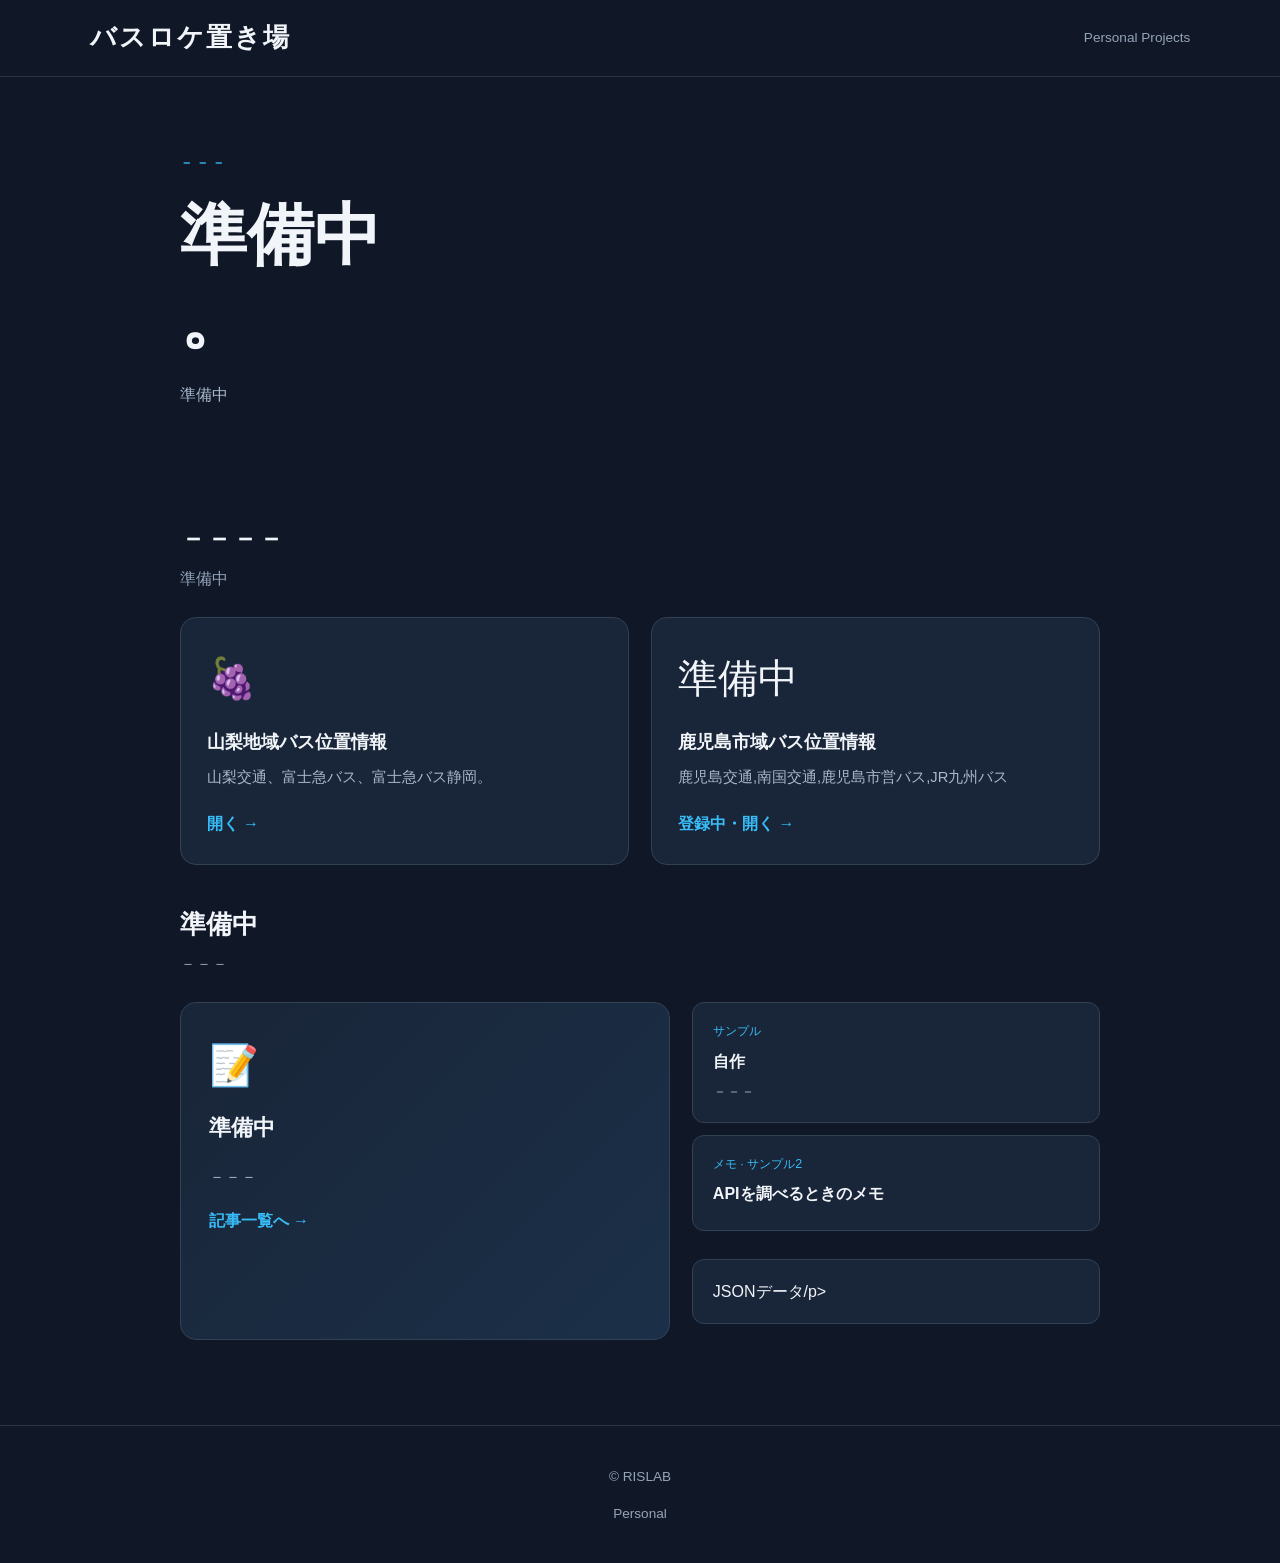
==== index.html @ b3ea8aa8 "Update index.html" ====
<!DOCTYPE html>
<html lang="ja">
<head>
  <meta charset="UTF-8">
  <meta name="viewport" content="width=device-width, initial-scale=1">
  <meta name="theme-color" content="#101827">
  <meta name="description" content="RISLAB - ">
  <title>バスロケ置き場 </title>
  <style>
    * { box-sizing: border-box; }
    body { margin:0; font-family:"Meiryo","Segoe UI",sans-serif; background:#101827; color:#f1f5f9; line-height:1.7; }
    a { color:inherit; text-decoration:none; }
    header { min-height:76px; padding:16px 7%; display:flex; align-items:center; justify-content:space-between; border-bottom:1px solid #293548; }
    .logo { font-size:1.6rem; font-weight:800; letter-spacing:2px; }
    .logo span { color:#38bdf8; }
    .header-label { font-size:.85rem; color:#94a3b8; }
    .hero { max-width:1100px; margin:auto; padding:75px 7% 55px; }
    .eyebrow { color:#38bdf8; letter-spacing:3px; font-size:.8rem; font-weight:bold; }
    h1 { font-size:clamp(2.3rem,6vw,4.2rem); line-height:1.25; margin:20px 0; }
    .hero p { color:#a9b8cc; max-width:620px; }
    main { max-width:1100px; margin:auto; padding:0 7% 85px; }
    .section-heading { margin:38px 0 25px; }
    .section-heading h2 { margin-bottom:4px; font-size:1.6rem; }
    .section-heading p { margin-top:0; color:#94a3b8; }
    .projects { display:grid; grid-template-columns:repeat(auto-fit,minmax(240px,1fr)); gap:22px; }
    .card { display:flex; flex-direction:column; min-height:235px; padding:26px; border:1px solid #334155; border-radius:16px; background:#192538; transition:transform .2s,border-color .2s; }
    a.card:hover { transform:translateY(-5px); border-color:#38bdf8; }
    .icon { font-size:2.5rem; }
    .card h3 { margin:14px 0 8px; font-size:1.15rem; }
    .card p { margin:0; color:#a9b8cc; font-size:.92rem; }
    .link { margin-top:auto; padding-top:20px; color:#38bdf8; font-weight:bold; }
    .blog-feature { display:grid; grid-template-columns:1.2fr 1fr; gap:22px; }
    .blog-intro { background:linear-gradient(135deg,#192538,#1b3048); border:1px solid #334155; border-radius:16px; padding:28px; }
    .blog-intro h3 { margin:10px 0; font-size:1.4rem; }
    .blog-intro p { color:#a9b8cc; }
    .blog-list { display:grid; gap:12px; }
    .blog-item { display:block; padding:18px 20px; border:1px solid #334155; border-radius:12px; background:#192538; }
    .blog-item:hover { border-color:#38bdf8; }
    .meta { color:#38bdf8; font-size:.78rem; }
    .blog-item h3 { margin:5px 0; font-size:1rem; }
    .blog-item p { margin:0; color:#a9b8cc; font-size:.88rem; }
    footer { padding:25px; border-top:1px solid #293548; text-align:center; color:#94a3b8; font-size:.85rem; }
    @media(max-width:700px) { .blog-feature { grid-template-columns:1fr; } .hero { padding-top:50px; } .card { min-height:210px; } }
  </style>
</head>
<body>
  <header>
    <a class="logo" href="./">バスロケ置き場</a>
    <div class="header-label">Personal Projects</div>
  </header>

  <section class="hero">
    <div class="eyebrow">－－－</div>
    <h1>準備中<br>。</h1>
    <p>準備中</p>
  </section>

  <main>
    <div class="section-heading">
      <h2>－－－－</h2>
      <p>準備中</p>
    </div>
    <div class="projects">
      <a class="card" href="./yamanashi/">
        <div class="icon">🍇</div>
        <h3>山梨地域バス位置情報</h3>
        <p>山梨交通、富士急バス、富士急バス静岡。</p>
        <div class="link">開く →</div>
      </a>
      <!--
      <a class="card" href="./matsumoto/">
        <div class="icon">🍏</div>
        <h3>松本地域バス位置情報</h3>
        <p>ぐるっと松本、アルピコ交通。</p>
        <div class="link">開く →</div>
      </a>-->
      <a class="card" href="./nangokukotsu/">
        <div class="icon">準備中</div>
        <h3>鹿児島市域バス位置情報</h3>
        <p>鹿児島交通,南国交通,鹿児島市営バス,JR九州バス</p>
        <div class="link">登録中・開く →</div>
      </a>
      <!--
      <a class="card" href="./morioka/">
        <div class="icon">🚌</div>
        <h3>盛岡地域バスロケログデータ</h3>
        <p>岩手県交通盛岡地区。</p>
        <div class="link">準備中・開く →</div>
      </a>-->
    </div>

    <div class="section-heading">
      <h2>準備中</h2>
      <p>－－－</p>
    </div>
    <section class="blog-feature">
      <div class="blog-intro">
        <div class="icon">📝</div>
        <h3>準備中</h3>
        <p>－－－</p>
        <a class="link" href="./blg/">記事一覧へ →</a>
      </div>
      <div class="blog-list">
        <a class="blog-item" href="./blog/articles/bus-loc.html">
          <div class="meta"> サンプル</div>
          <h3>自作</h3>
          <p>－－－</p>
        </a>
        <a class="blog-item" href="./blog/articles/api-res.html">
          <div class="meta">メモ · サンプル2</div>
          <h3>APIを調べるときのメモ</h3>
          <p>JSONデータ/p>
        </a>
      </div>
    </section>
  </main>

  <footer>
    <p>© RISLAB</p>
    <p>Personal </p>
  </footer>
</body>
</html>
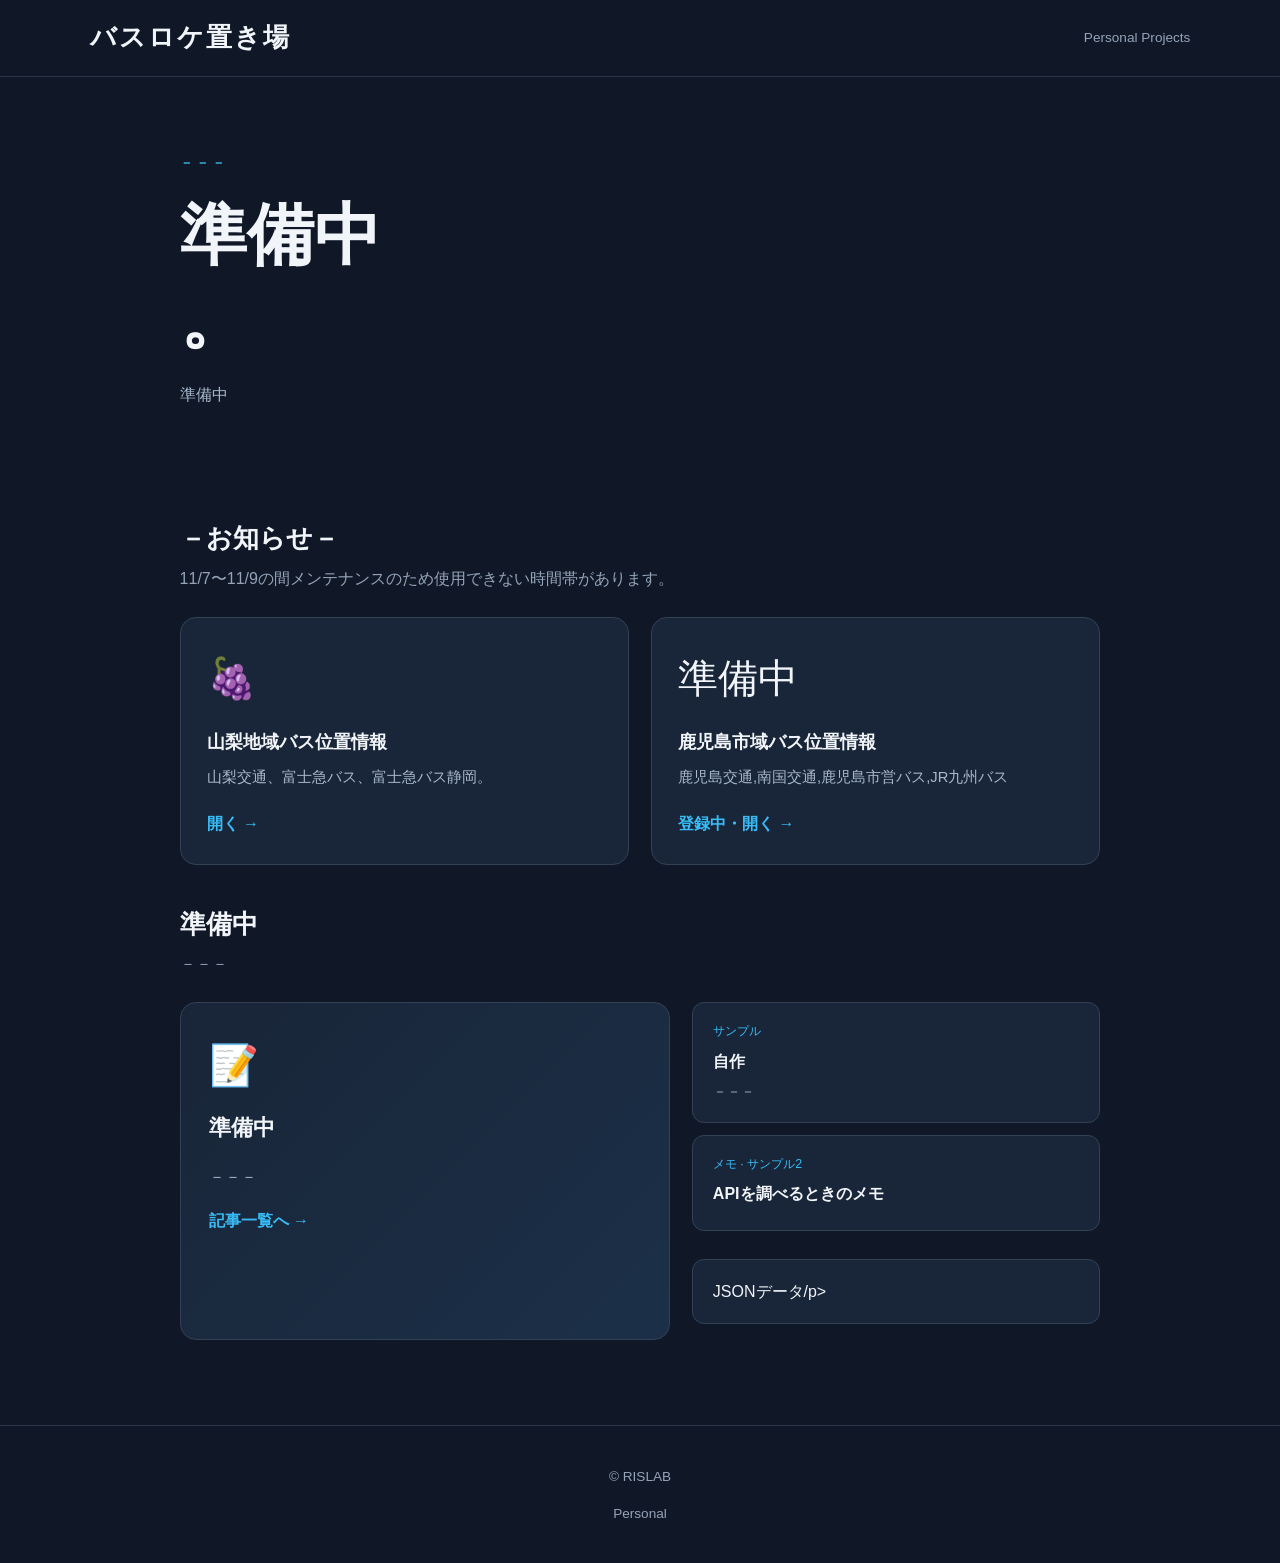
==== commit a423ca49: "Update index.html" ====
--- a/index.html
+++ b/index.html
@@ -57,8 +57,8 @@
 
   <main>
     <div class="section-heading">
-      <h2>－－－－</h2>
-      <p>準備中</p>
+      <h2>－お知らせ－</h2>
+      <p>11/7〜11/9の間メンテナンスのため使用できない時間帯があります。</p>
     </div>
     <div class="projects">
       <a class="card" href="./yamanashi/">
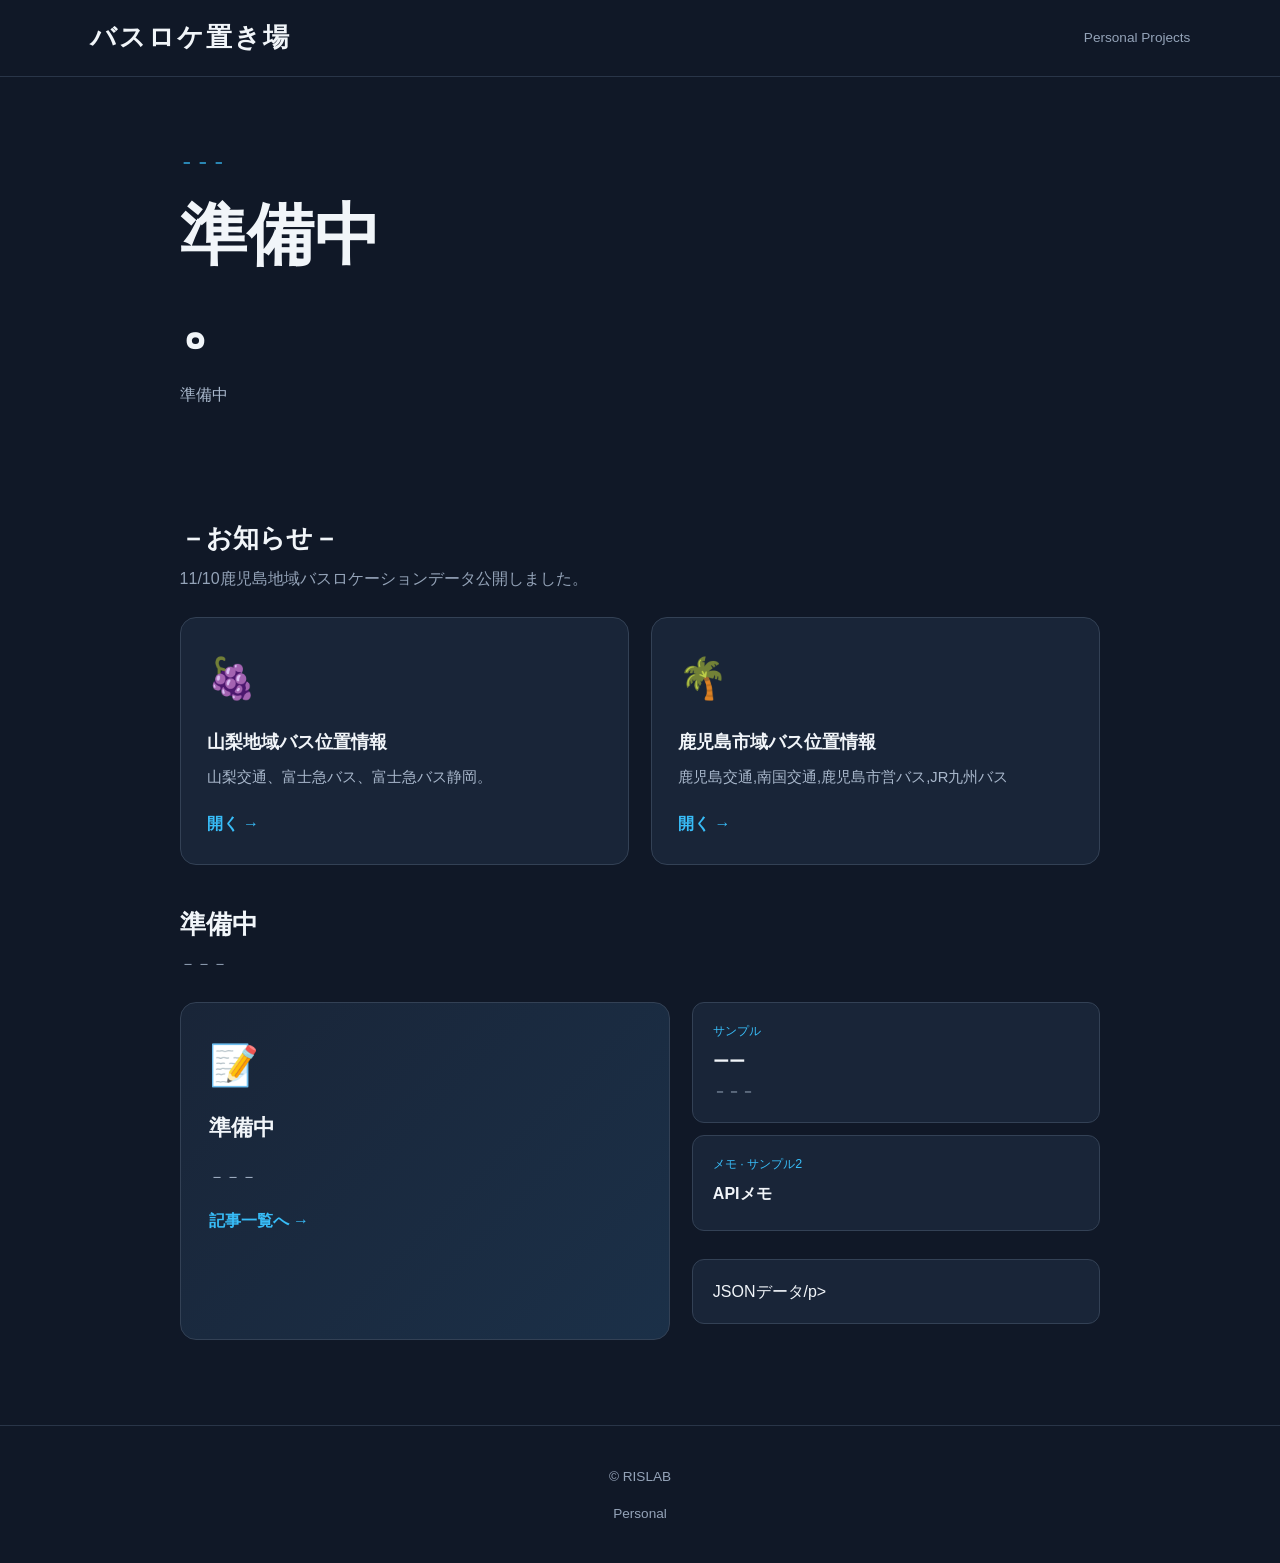
==== commit 05b89f93: "Update index.html" ====
--- a/index.html
+++ b/index.html
@@ -58,7 +58,7 @@
   <main>
     <div class="section-heading">
       <h2>－お知らせ－</h2>
-      <p>11/7〜11/9の間メンテナンスのため使用できない時間帯があります。</p>
+      <p>11/10鹿児島地域バスロケーションデータ公開しました。</p>
     </div>
     <div class="projects">
       <a class="card" href="./yamanashi/">
@@ -75,10 +75,10 @@
         <div class="link">開く →</div>
       </a>-->
       <a class="card" href="./nangokukotsu/">
-        <div class="icon">準備中</div>
+        <div class="icon">🌴</div>
         <h3>鹿児島市域バス位置情報</h3>
         <p>鹿児島交通,南国交通,鹿児島市営バス,JR九州バス</p>
-        <div class="link">登録中・開く →</div>
+        <div class="link">開く →</div>
       </a>
       <!--
       <a class="card" href="./morioka/">
@@ -103,12 +103,12 @@
       <div class="blog-list">
         <a class="blog-item" href="./blog/articles/bus-loc.html">
           <div class="meta"> サンプル</div>
-          <h3>自作</h3>
+          <h3>ーー</h3>
           <p>－－－</p>
         </a>
         <a class="blog-item" href="./blog/articles/api-res.html">
           <div class="meta">メモ · サンプル2</div>
-          <h3>APIを調べるときのメモ</h3>
+          <h3>APIメモ</h3>
           <p>JSONデータ/p>
         </a>
       </div>
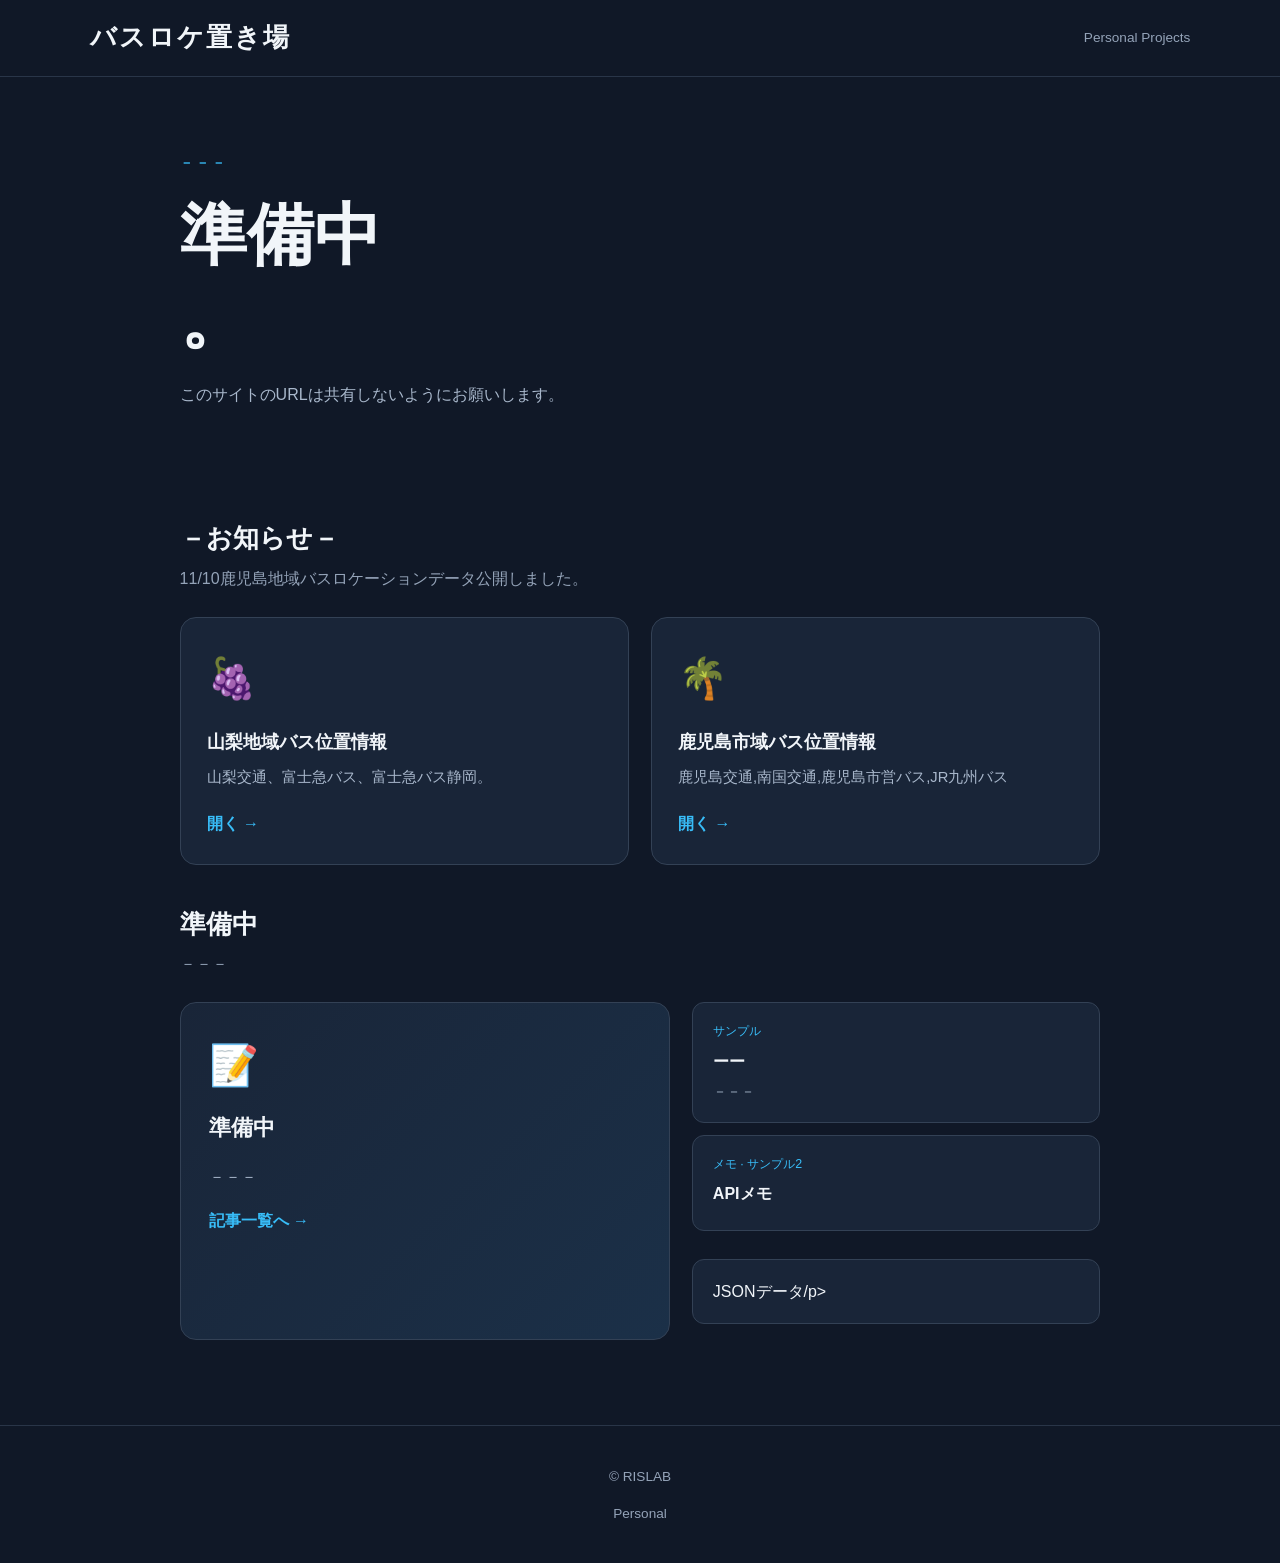
==== commit 1fff2edf: "Update index.html" ====
--- a/index.html
+++ b/index.html
@@ -52,7 +52,7 @@
   <section class="hero">
     <div class="eyebrow">－－－</div>
     <h1>準備中<br>。</h1>
-    <p>準備中</p>
+    <p>このサイトのURLは共有しないようにお願いします。</p>
   </section>
 
   <main>
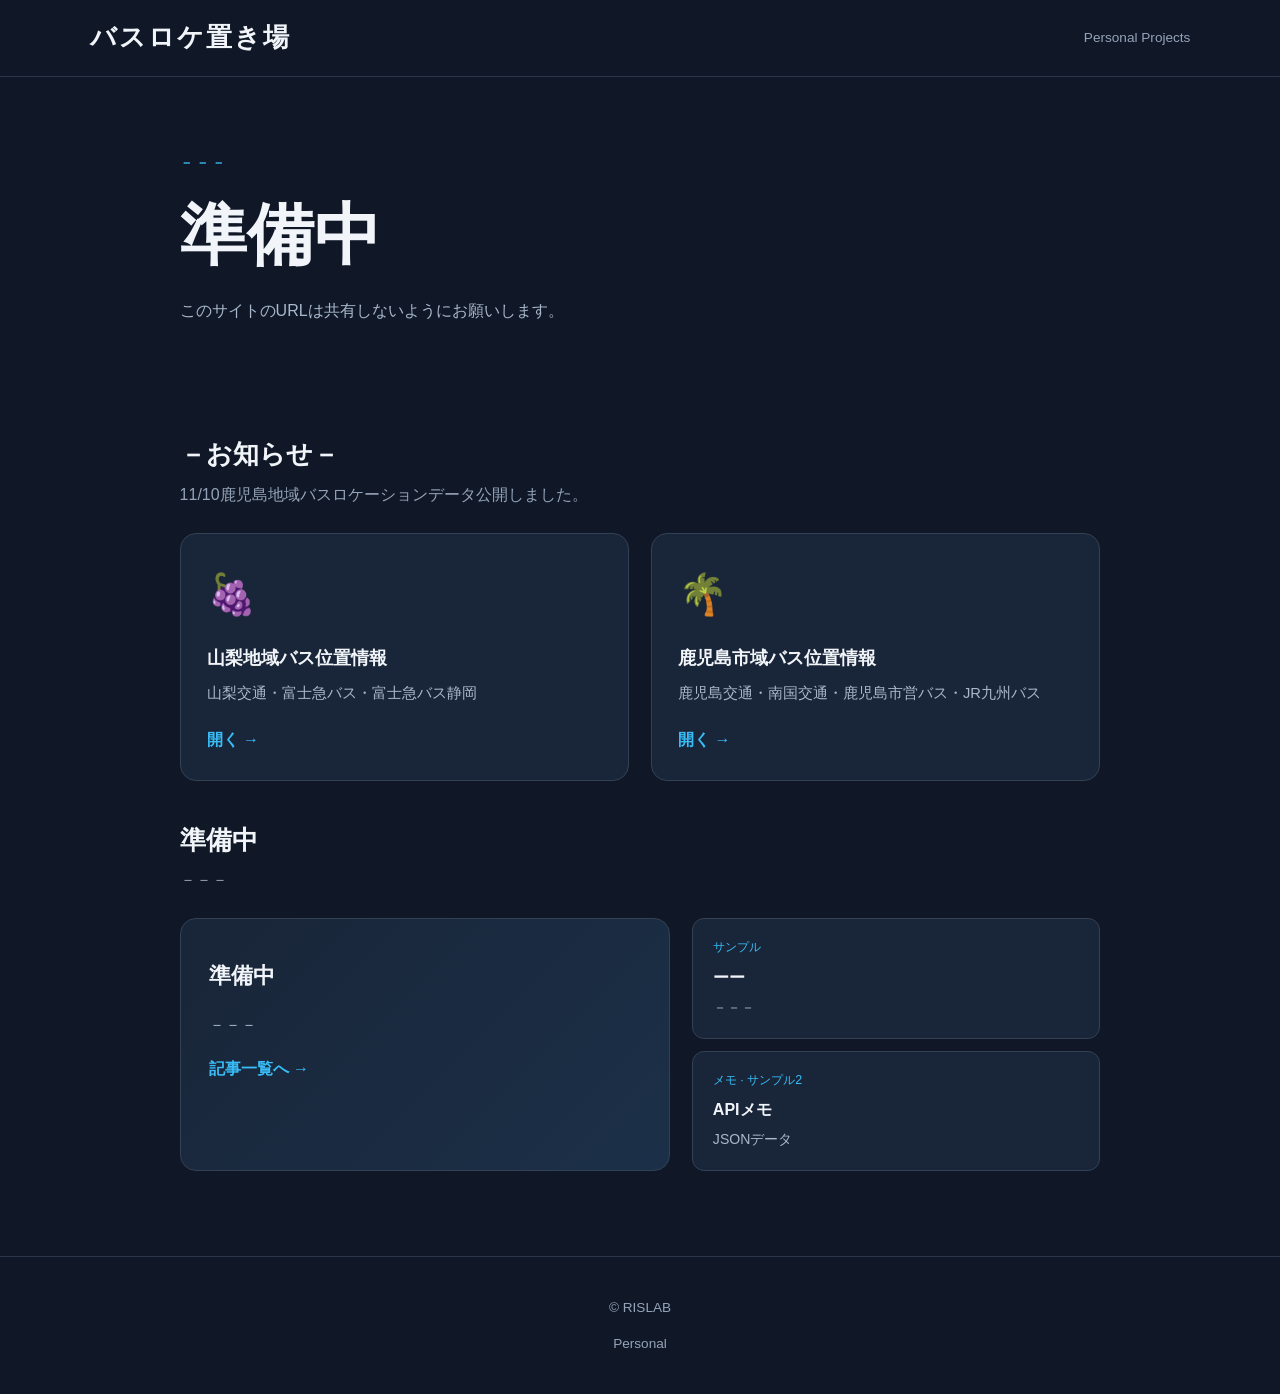
==== commit 925dd4f2: "Update index.html" ====
--- a/index.html
+++ b/index.html
@@ -51,7 +51,7 @@
 
   <section class="hero">
     <div class="eyebrow">－－－</div>
-    <h1>準備中<br>。</h1>
+    <h1>準備中</h1>
     <p>このサイトのURLは共有しないようにお願いします。</p>
   </section>
 
@@ -64,7 +64,7 @@
       <a class="card" href="./yamanashi/">
         <div class="icon">🍇</div>
         <h3>山梨地域バス位置情報</h3>
-        <p>山梨交通、富士急バス、富士急バス静岡。</p>
+        <p>山梨交通・富士急バス・富士急バス静岡</p>
         <div class="link">開く →</div>
       </a>
       <!--
@@ -77,7 +77,7 @@
       <a class="card" href="./nangokukotsu/">
         <div class="icon">🌴</div>
         <h3>鹿児島市域バス位置情報</h3>
-        <p>鹿児島交通,南国交通,鹿児島市営バス,JR九州バス</p>
+        <p>鹿児島交通・南国交通・鹿児島市営バス・JR九州バス</p>
         <div class="link">開く →</div>
       </a>
       <!--
@@ -95,7 +95,7 @@
     </div>
     <section class="blog-feature">
       <div class="blog-intro">
-        <div class="icon">📝</div>
+        <div class="icon"></div>
         <h3>準備中</h3>
         <p>－－－</p>
         <a class="link" href="./blg/">記事一覧へ →</a>
@@ -109,7 +109,7 @@
         <a class="blog-item" href="./blog/articles/api-res.html">
           <div class="meta">メモ · サンプル2</div>
           <h3>APIメモ</h3>
-          <p>JSONデータ/p>
+          <p>JSONデータ</p>
         </a>
       </div>
     </section>
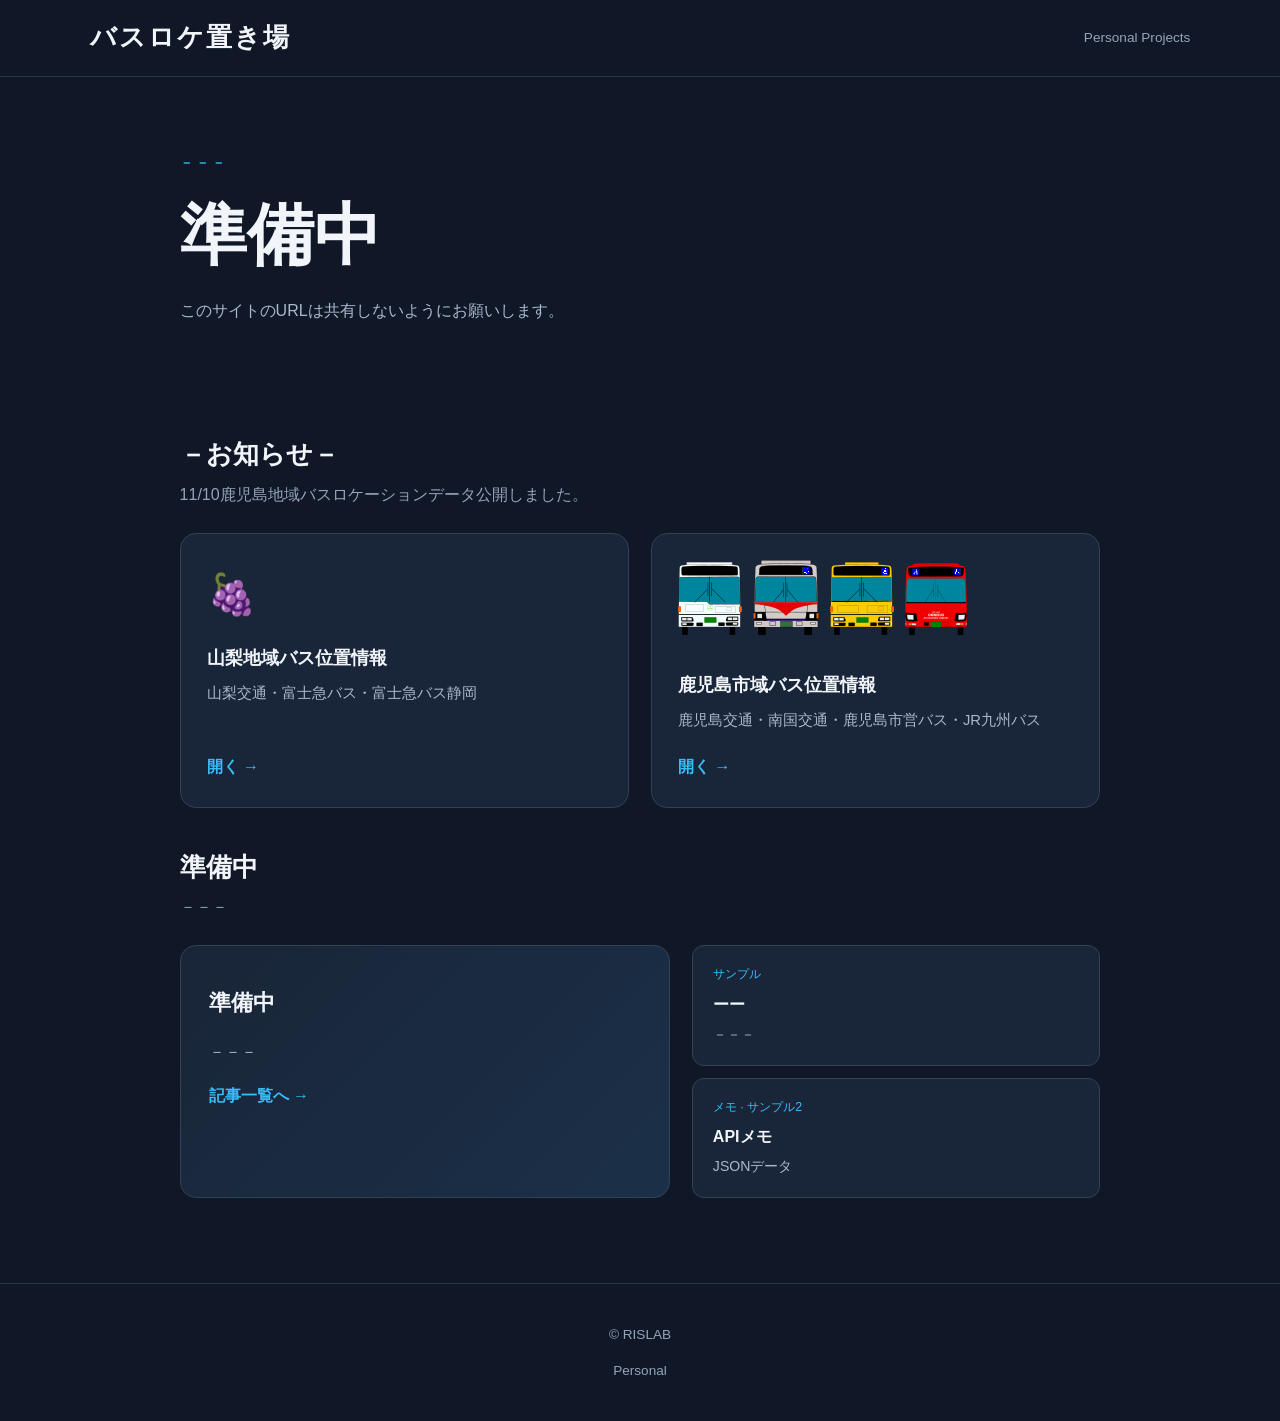
==== commit 9e69c2ec: "Update index.html" ====
--- a/index.html
+++ b/index.html
@@ -75,7 +75,12 @@
         <div class="link">開く →</div>
       </a>-->
       <a class="card" href="./nangokukotsu/">
-        <div class="icon">🌴</div>
+        <div class="icon bus-company-icons">
+          <img src="./nangokukotsu/img/bus/kakou_nishiko.png" alt="鹿児島交通">
+          <img src="./nangokukotsu/img/bus/nangoku_kv234.png" alt="南国交通">
+          <img src="./nangokukotsu/img/bus/city_nishiko.png" alt="鹿児島市営バス">
+          <img src="./nangokukotsu/img/bus/jr_default.png" alt="JR九州バス">
+        </div>
         <h3>鹿児島市域バス位置情報</h3>
         <p>鹿児島交通・南国交通・鹿児島市営バス・JR九州バス</p>
         <div class="link">開く →</div>
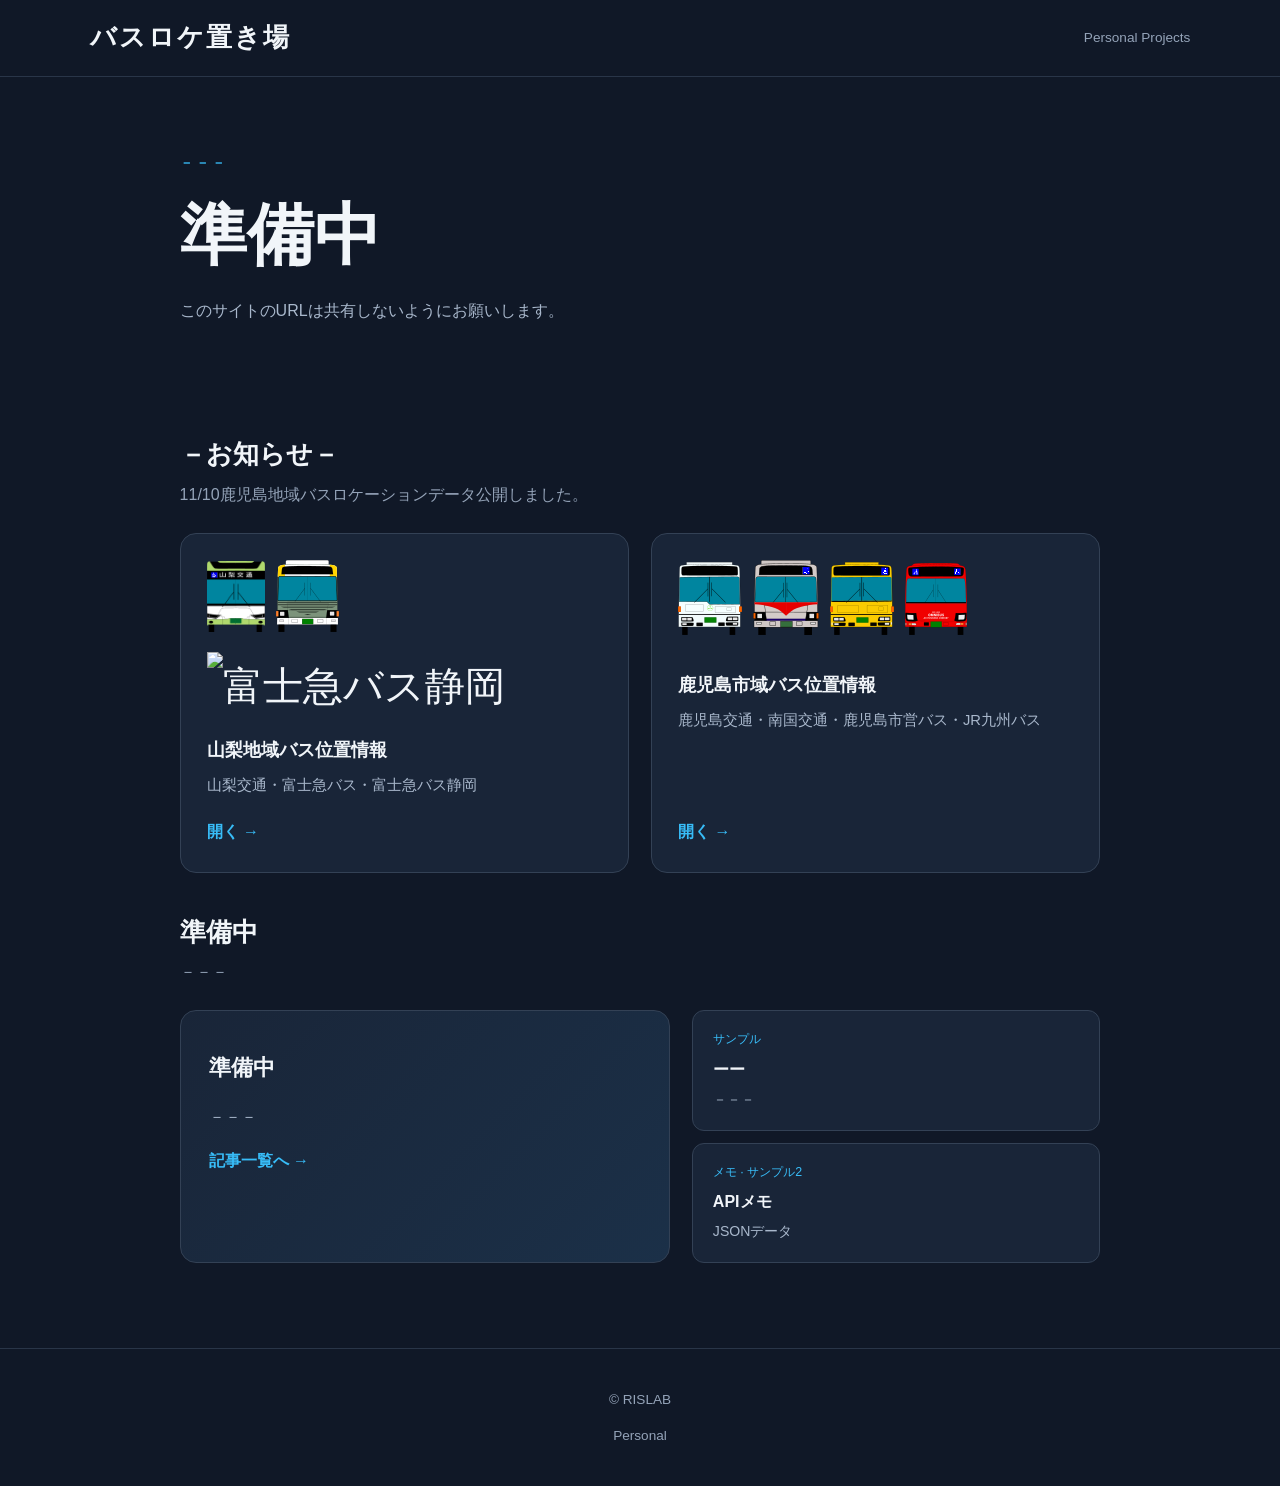
==== commit ab3b25ed: "Update index.html" ====
--- a/index.html
+++ b/index.html
@@ -62,7 +62,11 @@
     </div>
     <div class="projects">
       <a class="card" href="./yamanashi/">
-        <div class="icon">🍇</div>
+        <div class="icon bus-company-icons">
+          <img src="./yamanashi/img/alfa_l10.png" alt="山梨交通">
+          <img src="./yamanashi/img/fuji_kv.png" alt="富士急バス">
+          <img src="./yamanashi/img/fuji?1291.png" alt="富士急バス静岡">
+        </div>
         <h3>山梨地域バス位置情報</h3>
         <p>山梨交通・富士急バス・富士急バス静岡</p>
         <div class="link">開く →</div>
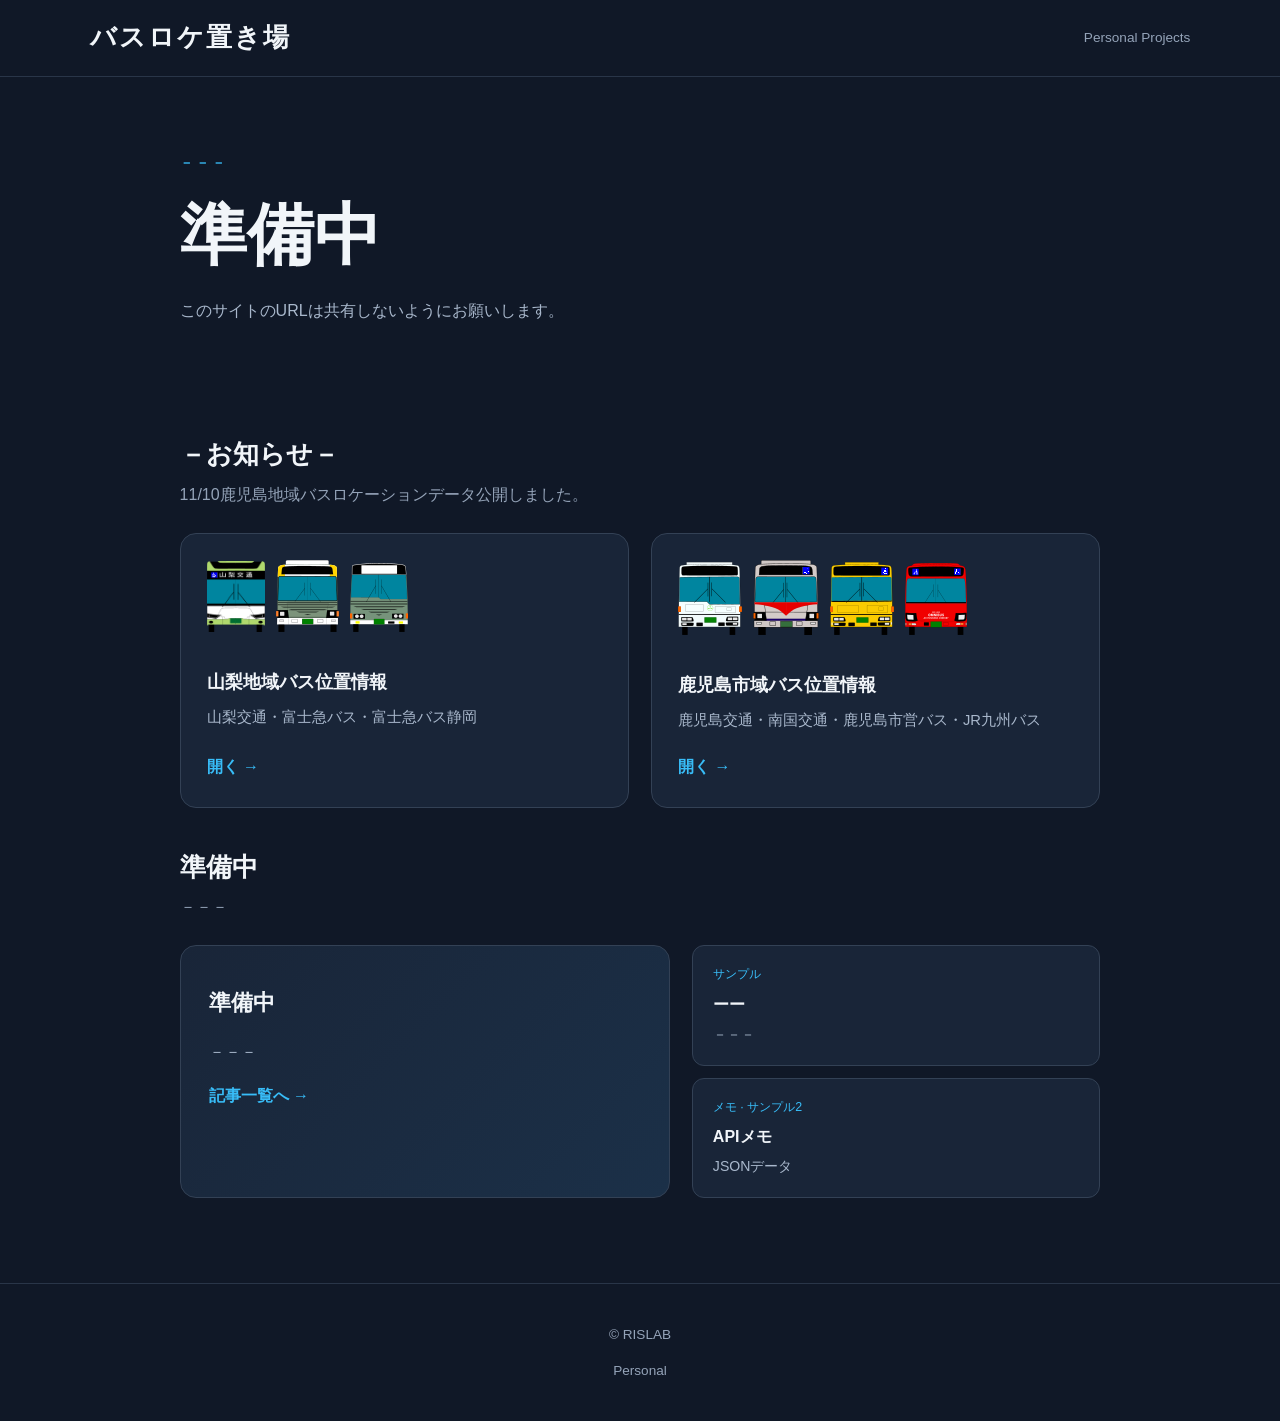
==== commit fc8a5d3c: "Update index.html" ====
--- a/index.html
+++ b/index.html
@@ -65,7 +65,7 @@
         <div class="icon bus-company-icons">
           <img src="./yamanashi/img/alfa_l10.png" alt="山梨交通">
           <img src="./yamanashi/img/fuji_kv.png" alt="富士急バス">
-          <img src="./yamanashi/img/fuji?1291.png" alt="富士急バス静岡">
+          <img src="./yamanashi/img/fuji_1291.png" alt="富士急バス静岡">
         </div>
         <h3>山梨地域バス位置情報</h3>
         <p>山梨交通・富士急バス・富士急バス静岡</p>
